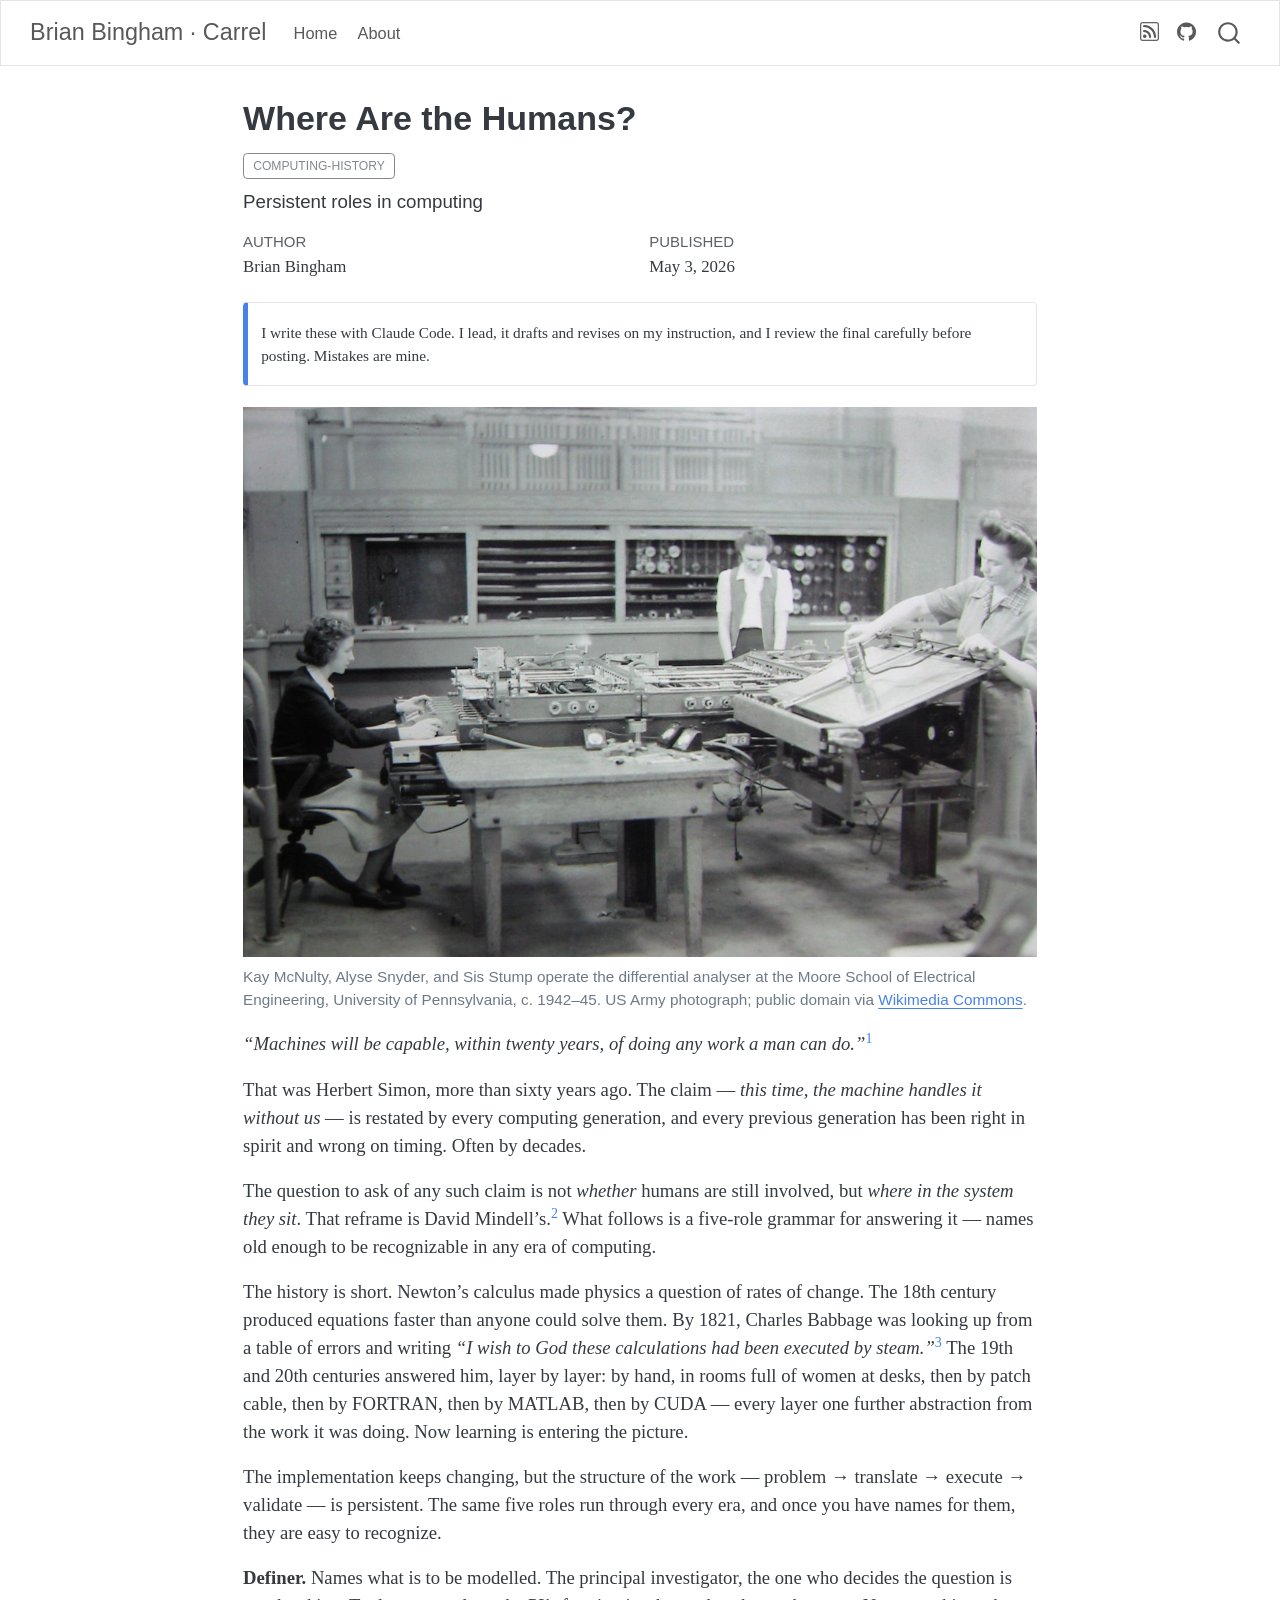
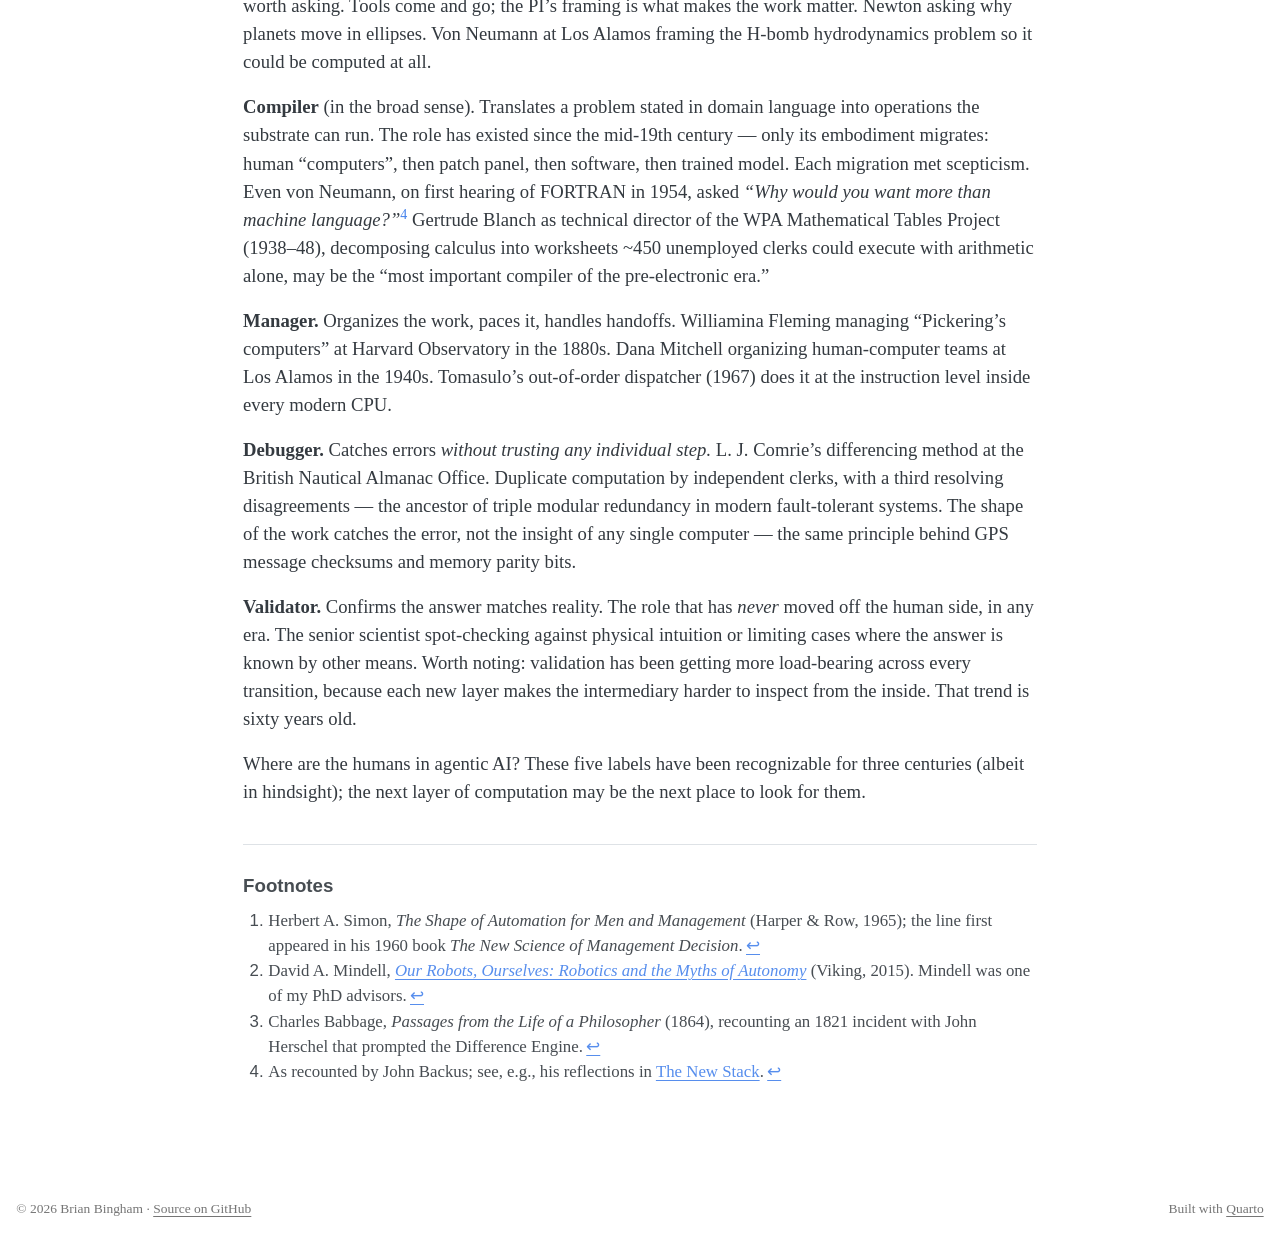
==== posts/computing-history/where-are-the-humans/index.html @ dcf5ff05 "Built site for gh-pages" ====
<!DOCTYPE html>
<html xmlns="http://www.w3.org/1999/xhtml" lang="en" xml:lang="en"><head>

<meta charset="utf-8">
<meta name="generator" content="quarto-1.9.37">

<meta name="viewport" content="width=device-width, initial-scale=1.0, user-scalable=yes">

<meta name="author" content="Brian Bingham">
<meta name="dcterms.date" content="2026-05-03">
<meta name="description" content="Persistent roles in computing">

<title>Where Are the Humans? – Brian Bingham · Carrel</title>
<style>
/* Default styles provided by pandoc.
** See https://pandoc.org/MANUAL.html#variables-for-html for config info.
*/
code{white-space: pre-wrap;}
span.smallcaps{font-variant: small-caps;}
div.columns{display: flex; gap: min(4vw, 1.5em);}
div.column{flex: auto; overflow-x: auto;}
div.hanging-indent{margin-left: 1.5em; text-indent: -1.5em;}
ul.task-list{list-style: none;}
ul.task-list li input[type="checkbox"] {
  width: 0.8em;
  margin: 0 0.8em 0.2em -1em; /* quarto-specific, see https://github.com/quarto-dev/quarto-cli/issues/4556 */ 
  vertical-align: middle;
}
</style>


<script src="../../../site_libs/quarto-nav/quarto-nav.js"></script>
<script src="../../../site_libs/clipboard/clipboard.min.js"></script>
<script src="../../../site_libs/quarto-search/autocomplete.umd.js"></script>
<script src="../../../site_libs/quarto-search/fuse.min.js"></script>
<script src="../../../site_libs/quarto-search/quarto-search.js"></script>
<meta name="quarto:offset" content="../../../">
<script src="../../../site_libs/quarto-html/quarto.js" type="module"></script>
<script src="../../../site_libs/quarto-html/tabsets/tabsets.js" type="module"></script>
<script src="../../../site_libs/quarto-html/popper.min.js"></script>
<script src="../../../site_libs/quarto-html/tippy.umd.min.js"></script>
<script src="../../../site_libs/quarto-html/anchor.min.js"></script>
<link href="../../../site_libs/quarto-html/tippy.css" rel="stylesheet">
<link href="../../../site_libs/quarto-html/quarto-syntax-highlighting-7f8f88aac4f3542376d5c11b86a4c14d.css" rel="stylesheet" id="quarto-text-highlighting-styles">
<script src="../../../site_libs/bootstrap/bootstrap.min.js"></script>
<link href="../../../site_libs/bootstrap/bootstrap-icons.css" rel="stylesheet">
<link href="../../../site_libs/bootstrap/bootstrap-ff47ed08ffd023a18ff0e72afb11e3f4.min.css" rel="stylesheet" append-hash="true" id="quarto-bootstrap" data-mode="light">
<script id="quarto-search-options" type="application/json">{
  "location": "navbar",
  "copy-button": false,
  "collapse-after": 3,
  "panel-placement": "end",
  "type": "overlay",
  "limit": 50,
  "keyboard-shortcut": [
    "f",
    "/",
    "s"
  ],
  "show-item-context": false,
  "language": {
    "search-no-results-text": "No results",
    "search-matching-documents-text": "matching documents",
    "search-copy-link-title": "Copy link to search",
    "search-hide-matches-text": "Hide additional matches",
    "search-more-match-text": "more match in this document",
    "search-more-matches-text": "more matches in this document",
    "search-clear-button-title": "Clear",
    "search-text-placeholder": "",
    "search-detached-cancel-button-title": "Cancel",
    "search-submit-button-title": "Submit",
    "search-label": "Search"
  }
}</script>
<style>html{ scroll-behavior: smooth; }</style>


<meta property="og:title" content="Where Are the Humans? – Brian Bingham · Carrel">
<meta property="og:description" content="Persistent roles in computing">
<meta property="og:image" content="https://carrel.bbingham.dev/posts/computing-history/where-are-the-humans/hero.jpg">
<meta property="og:site_name" content="Brian Bingham · Carrel">
</head>

<body class="nav-fixed fullcontent quarto-light">

<div id="quarto-search-results"></div>
  <header id="quarto-header" class="headroom fixed-top">
    <nav class="navbar navbar-expand-lg " data-bs-theme="dark">
      <div class="navbar-container container-fluid">
      <div class="navbar-brand-container mx-auto">
    <a class="navbar-brand" href="../../../index.html">
    <span class="navbar-title">Brian Bingham · Carrel</span>
    </a>
  </div>
            <div id="quarto-search" class="" title="Search"></div>
          <button class="navbar-toggler" type="button" data-bs-toggle="collapse" data-bs-target="#navbarCollapse" aria-controls="navbarCollapse" role="menu" aria-expanded="false" aria-label="Toggle navigation" onclick="if (window.quartoToggleHeadroom) { window.quartoToggleHeadroom(); }">
  <span class="navbar-toggler-icon"></span>
</button>
          <div class="collapse navbar-collapse" id="navbarCollapse">
            <ul class="navbar-nav navbar-nav-scroll me-auto">
  <li class="nav-item">
    <a class="nav-link" href="../../../index.html"> 
<span class="menu-text">Home</span></a>
  </li>  
  <li class="nav-item">
    <a class="nav-link" href="../../../about.html"> 
<span class="menu-text">About</span></a>
  </li>  
</ul>
            <ul class="navbar-nav navbar-nav-scroll ms-auto">
  <li class="nav-item compact">
    <a class="nav-link" href="../../../index.xml"> <i class="bi bi-rss" role="img" aria-label="RSS feed">
</i> 
<span class="menu-text"></span></a>
  </li>  
  <li class="nav-item compact">
    <a class="nav-link" href="https://github.com/bsb808/carrel"> <i class="bi bi-github" role="img" aria-label="Source on GitHub">
</i> 
<span class="menu-text"></span></a>
  </li>  
</ul>
          </div> <!-- /navcollapse -->
            <div class="quarto-navbar-tools">
</div>
      </div> <!-- /container-fluid -->
    </nav>
</header>
<!-- content -->
<div id="quarto-content" class="quarto-container page-columns page-rows-contents page-layout-article page-navbar">
<!-- sidebar -->
<!-- margin-sidebar -->
    
<!-- main -->
<main class="content" id="quarto-document-content">

<header id="title-block-header" class="quarto-title-block default">
<div class="quarto-title">
<h1 class="title">Where Are the Humans?</h1>
  <div class="quarto-categories">
    <div class="quarto-category">computing-history</div>
  </div>
  </div>

<div>
  <div class="description">
    Persistent roles in computing
  </div>
</div>


<div class="quarto-title-meta">

    <div>
    <div class="quarto-title-meta-heading">Author</div>
    <div class="quarto-title-meta-contents">
             <p>Brian Bingham </p>
          </div>
  </div>
    
    <div>
    <div class="quarto-title-meta-heading">Published</div>
    <div class="quarto-title-meta-contents">
      <p class="date">May 3, 2026</p>
    </div>
  </div>
  
    
  </div>
  


</header>


<div class="callout callout-style-simple callout-note no-icon">
<div class="callout-body d-flex">
<div class="callout-icon-container">
<i class="callout-icon no-icon"></i>
</div>
<div class="callout-body-container">
<p>I write these with Claude Code. I lead, it drafts and revises on my instruction, and I review the final carefully before posting. Mistakes are mine.</p>
</div>
</div>
</div>
<div class="quarto-figure quarto-figure-center">
<figure class="figure">
<p><img src="hero.jpg" class="img-fluid figure-img"></p>
<figcaption>Kay McNulty, Alyse Snyder, and Sis Stump operate the differential analyser at the Moore School of Electrical Engineering, University of Pennsylvania, c.&nbsp;1942–45. US Army photograph; public domain via <a href="https://commons.wikimedia.org/wiki/File:KayMcNultyAlyseSnyderSisStumpDifferentialAnalyzer.jpg">Wikimedia Commons</a>.</figcaption>
</figure>
</div>
<p><em>“Machines will be capable, within twenty years, of doing any work a man can do.”</em><a href="#fn1" class="footnote-ref" id="fnref1" role="doc-noteref"><sup>1</sup></a></p>
<p>That was Herbert Simon, more than sixty years ago. The claim — <em>this time, the machine handles it without us</em> — is restated by every computing generation, and every previous generation has been right in spirit and wrong on timing. Often by decades.</p>
<p>The question to ask of any such claim is not <em>whether</em> humans are still involved, but <em>where in the system they sit</em>. That reframe is David Mindell’s.<a href="#fn2" class="footnote-ref" id="fnref2" role="doc-noteref"><sup>2</sup></a> What follows is a five-role grammar for answering it — names old enough to be recognizable in any era of computing.</p>
<p>The history is short. Newton’s calculus made physics a question of rates of change. The 18th century produced equations faster than anyone could solve them. By 1821, Charles Babbage was looking up from a table of errors and writing <em>“I wish to God these calculations had been executed by steam.”</em><a href="#fn3" class="footnote-ref" id="fnref3" role="doc-noteref"><sup>3</sup></a> The 19th and 20th centuries answered him, layer by layer: by hand, in rooms full of women at desks, then by patch cable, then by FORTRAN, then by MATLAB, then by CUDA — every layer one further abstraction from the work it was doing. Now learning is entering the picture.</p>
<p>The implementation keeps changing, but the structure of the work — problem → translate → execute → validate — is persistent. The same five roles run through every era, and once you have names for them, they are easy to recognize.</p>
<p><strong>Definer.</strong> Names what is to be modelled. The principal investigator, the one who decides the question is worth asking. Tools come and go; the PI’s framing is what makes the work matter. Newton asking why planets move in ellipses. Von Neumann at Los Alamos framing the H-bomb hydrodynamics problem so it could be computed at all.</p>
<p><strong>Compiler</strong> (in the broad sense). Translates a problem stated in domain language into operations the substrate can run. The role has existed since the mid-19th century — only its embodiment migrates: human “computers”, then patch panel, then software, then trained model. Each migration met scepticism. Even von Neumann, on first hearing of FORTRAN in 1954, asked <em>“Why would you want more than machine language?”</em><a href="#fn4" class="footnote-ref" id="fnref4" role="doc-noteref"><sup>4</sup></a> Gertrude Blanch as technical director of the WPA Mathematical Tables Project (1938–48), decomposing calculus into worksheets ~450 unemployed clerks could execute with arithmetic alone, may be the “most important compiler of the pre-electronic era.”</p>
<p><strong>Manager.</strong> Organizes the work, paces it, handles handoffs. Williamina Fleming managing “Pickering’s computers” at Harvard Observatory in the 1880s. Dana Mitchell organizing human-computer teams at Los Alamos in the 1940s. Tomasulo’s out-of-order dispatcher (1967) does it at the instruction level inside every modern CPU.</p>
<p><strong>Debugger.</strong> Catches errors <em>without trusting any individual step.</em> L. J. Comrie’s differencing method at the British Nautical Almanac Office. Duplicate computation by independent clerks, with a third resolving disagreements — the ancestor of triple modular redundancy in modern fault-tolerant systems. The shape of the work catches the error, not the insight of any single computer — the same principle behind GPS message checksums and memory parity bits.</p>
<p><strong>Validator.</strong> Confirms the answer matches reality. The role that has <em>never</em> moved off the human side, in any era. The senior scientist spot-checking against physical intuition or limiting cases where the answer is known by other means. Worth noting: validation has been getting more load-bearing across every transition, because each new layer makes the intermediary harder to inspect from the inside. That trend is sixty years old.</p>
<p>Where are the humans in agentic AI? These five labels have been recognizable for three centuries (albeit in hindsight); the next layer of computation may be the next place to look for them.</p>




<div id="quarto-appendix" class="default"><section id="footnotes" class="footnotes footnotes-end-of-document" role="doc-endnotes"><h2 class="anchored quarto-appendix-heading">Footnotes</h2>

<ol>
<li id="fn1"><p>Herbert A. Simon, <em>The Shape of Automation for Men and Management</em> (Harper &amp; Row, 1965); the line first appeared in his 1960 book <em>The New Science of Management Decision</em>.<a href="#fnref1" class="footnote-back" role="doc-backlink">↩︎</a></p></li>
<li id="fn2"><p>David A. Mindell, <a href="https://www.amazon.com/Our-Robots-Ourselves-Robotics-Autonomy/dp/0143109065"><em>Our Robots, Ourselves: Robotics and the Myths of Autonomy</em></a> (Viking, 2015). Mindell was one of my PhD advisors.<a href="#fnref2" class="footnote-back" role="doc-backlink">↩︎</a></p></li>
<li id="fn3"><p>Charles Babbage, <em>Passages from the Life of a Philosopher</em> (1864), recounting an 1821 incident with John Herschel that prompted the Difference Engine.<a href="#fnref3" class="footnote-back" role="doc-backlink">↩︎</a></p></li>
<li id="fn4"><p>As recounted by John Backus; see, e.g., his reflections in <a href="https://thenewstack.io/how-john-backus-fortran-beat-machine-codes-priesthood/">The New Stack</a>.<a href="#fnref4" class="footnote-back" role="doc-backlink">↩︎</a></p></li>
</ol>
</section></div></main> <!-- /main -->
<script id="quarto-html-after-body" type="application/javascript">
  window.document.addEventListener("DOMContentLoaded", function (event) {
    const icon = "";
    const anchorJS = new window.AnchorJS();
    anchorJS.options = {
      placement: 'right',
      icon: icon
    };
    anchorJS.add('.anchored');
    const isCodeAnnotation = (el) => {
      for (const clz of el.classList) {
        if (clz.startsWith('code-annotation-')) {                     
          return true;
        }
      }
      return false;
    }
    const onCopySuccess = function(e) {
      // button target
      const button = e.trigger;
      // don't keep focus
      button.blur();
      // flash "checked"
      button.classList.add('code-copy-button-checked');
      var currentTitle = button.getAttribute("title");
      button.setAttribute("title", "Copied!");
      let tooltip;
      if (window.bootstrap) {
        button.setAttribute("data-bs-toggle", "tooltip");
        button.setAttribute("data-bs-placement", "left");
        button.setAttribute("data-bs-title", "Copied!");
        tooltip = new bootstrap.Tooltip(button, 
          { trigger: "manual", 
            customClass: "code-copy-button-tooltip",
            offset: [0, -8]});
        tooltip.show();    
      }
      setTimeout(function() {
        if (tooltip) {
          tooltip.hide();
          button.removeAttribute("data-bs-title");
          button.removeAttribute("data-bs-toggle");
          button.removeAttribute("data-bs-placement");
        }
        button.setAttribute("title", currentTitle);
        button.classList.remove('code-copy-button-checked');
      }, 1000);
      // clear code selection
      e.clearSelection();
    }
    const getTextToCopy = function(trigger) {
      const outerScaffold = trigger.parentElement.cloneNode(true);
      const codeEl = outerScaffold.querySelector('code');
      for (const childEl of codeEl.children) {
        if (isCodeAnnotation(childEl)) {
          childEl.remove();
        }
      }
      return codeEl.innerText;
    }
    const clipboard = new window.ClipboardJS('.code-copy-button:not([data-in-quarto-modal])', {
      text: getTextToCopy
    });
    clipboard.on('success', onCopySuccess);
    if (window.document.getElementById('quarto-embedded-source-code-modal')) {
      const clipboardModal = new window.ClipboardJS('.code-copy-button[data-in-quarto-modal]', {
        text: getTextToCopy,
        container: window.document.getElementById('quarto-embedded-source-code-modal')
      });
      clipboardModal.on('success', onCopySuccess);
    }
      var localhostRegex = new RegExp(/^(?:http|https):\/\/localhost\:?[0-9]*\//);
      var mailtoRegex = new RegExp(/^mailto:/);
        var filterRegex = new RegExp("https:\/\/carrel\.bbingham\.dev");
      var isInternal = (href) => {
          return filterRegex.test(href) || localhostRegex.test(href) || mailtoRegex.test(href);
      }
      // Inspect non-navigation links and adorn them if external
     var links = window.document.querySelectorAll('a[href]:not(.nav-link):not(.navbar-brand):not(.toc-action):not(.sidebar-link):not(.sidebar-item-toggle):not(.pagination-link):not(.no-external):not([aria-hidden]):not(.dropdown-item):not(.quarto-navigation-tool):not(.about-link)');
      for (var i=0; i<links.length; i++) {
        const link = links[i];
        if (!isInternal(link.href)) {
          // undo the damage that might have been done by quarto-nav.js in the case of
          // links that we want to consider external
          if (link.dataset.originalHref !== undefined) {
            link.href = link.dataset.originalHref;
          }
        }
      }
    function tippyHover(el, contentFn, onTriggerFn, onUntriggerFn) {
      const config = {
        allowHTML: true,
        maxWidth: 500,
        delay: 100,
        arrow: false,
        appendTo: function(el) {
            return el.parentElement;
        },
        interactive: true,
        interactiveBorder: 10,
        theme: 'quarto',
        placement: 'bottom-start',
      };
      if (contentFn) {
        config.content = contentFn;
      }
      if (onTriggerFn) {
        config.onTrigger = onTriggerFn;
      }
      if (onUntriggerFn) {
        config.onUntrigger = onUntriggerFn;
      }
      window.tippy(el, config); 
    }
    const noterefs = window.document.querySelectorAll('a[role="doc-noteref"]');
    for (var i=0; i<noterefs.length; i++) {
      const ref = noterefs[i];
      tippyHover(ref, function() {
        // use id or data attribute instead here
        let href = ref.getAttribute('data-footnote-href') || ref.getAttribute('href');
        try { href = new URL(href).hash; } catch {}
        const id = href.replace(/^#\/?/, "");
        const note = window.document.getElementById(id);
        if (note) {
          return note.innerHTML;
        } else {
          return "";
        }
      });
    }
    const xrefs = window.document.querySelectorAll('a.quarto-xref');
    const processXRef = (id, note) => {
      // Strip column container classes
      const stripColumnClz = (el) => {
        el.classList.remove("page-full", "page-columns");
        if (el.children) {
          for (const child of el.children) {
            stripColumnClz(child);
          }
        }
      }
      stripColumnClz(note)
      if (id === null || id.startsWith('sec-')) {
        // Special case sections, only their first couple elements
        const container = document.createElement("div");
        if (note.children && note.children.length > 2) {
          container.appendChild(note.children[0].cloneNode(true));
          for (let i = 1; i < note.children.length; i++) {
            const child = note.children[i];
            if (child.tagName === "P" && child.innerText === "") {
              continue;
            } else {
              container.appendChild(child.cloneNode(true));
              break;
            }
          }
          if (window.Quarto?.typesetMath) {
            window.Quarto.typesetMath(container);
          }
          return container.innerHTML
        } else {
          if (window.Quarto?.typesetMath) {
            window.Quarto.typesetMath(note);
          }
          return note.innerHTML;
        }
      } else {
        // Remove any anchor links if they are present
        const anchorLink = note.querySelector('a.anchorjs-link');
        if (anchorLink) {
          anchorLink.remove();
        }
        if (window.Quarto?.typesetMath) {
          window.Quarto.typesetMath(note);
        }
        if (note.classList.contains("callout")) {
          return note.outerHTML;
        } else {
          return note.innerHTML;
        }
      }
    }
    for (var i=0; i<xrefs.length; i++) {
      const xref = xrefs[i];
      tippyHover(xref, undefined, function(instance) {
        instance.disable();
        let url = xref.getAttribute('href');
        let hash = undefined; 
        if (url.startsWith('#')) {
          hash = url;
        } else {
          try { hash = new URL(url).hash; } catch {}
        }
        if (hash) {
          const id = hash.replace(/^#\/?/, "");
          const note = window.document.getElementById(id);
          if (note !== null) {
            try {
              const html = processXRef(id, note.cloneNode(true));
              instance.setContent(html);
            } finally {
              instance.enable();
              instance.show();
            }
          } else {
            // See if we can fetch this
            fetch(url.split('#')[0])
            .then(res => res.text())
            .then(html => {
              const parser = new DOMParser();
              const htmlDoc = parser.parseFromString(html, "text/html");
              const note = htmlDoc.getElementById(id);
              if (note !== null) {
                const html = processXRef(id, note);
                instance.setContent(html);
              } 
            }).finally(() => {
              instance.enable();
              instance.show();
            });
          }
        } else {
          // See if we can fetch a full url (with no hash to target)
          // This is a special case and we should probably do some content thinning / targeting
          fetch(url)
          .then(res => res.text())
          .then(html => {
            const parser = new DOMParser();
            const htmlDoc = parser.parseFromString(html, "text/html");
            const note = htmlDoc.querySelector('main.content');
            if (note !== null) {
              // This should only happen for chapter cross references
              // (since there is no id in the URL)
              // remove the first header
              if (note.children.length > 0 && note.children[0].tagName === "HEADER") {
                note.children[0].remove();
              }
              const html = processXRef(null, note);
              instance.setContent(html);
            } 
          }).finally(() => {
            instance.enable();
            instance.show();
          });
        }
      }, function(instance) {
      });
    }
        let selectedAnnoteEl;
        const selectorForAnnotation = ( cell, annotation) => {
          let cellAttr = 'data-code-cell="' + cell + '"';
          let lineAttr = 'data-code-annotation="' +  annotation + '"';
          const selector = 'span[' + cellAttr + '][' + lineAttr + ']';
          return selector;
        }
        const selectCodeLines = (annoteEl) => {
          const doc = window.document;
          const targetCell = annoteEl.getAttribute("data-target-cell");
          const targetAnnotation = annoteEl.getAttribute("data-target-annotation");
          const annoteSpan = window.document.querySelector(selectorForAnnotation(targetCell, targetAnnotation));
          const lines = annoteSpan.getAttribute("data-code-lines").split(",");
          const lineIds = lines.map((line) => {
            return targetCell + "-" + line;
          })
          let top = null;
          let height = null;
          let parent = null;
          if (lineIds.length > 0) {
              //compute the position of the single el (top and bottom and make a div)
              const el = window.document.getElementById(lineIds[0]);
              top = el.offsetTop;
              height = el.offsetHeight;
              parent = el.parentElement.parentElement;
            if (lineIds.length > 1) {
              const lastEl = window.document.getElementById(lineIds[lineIds.length - 1]);
              const bottom = lastEl.offsetTop + lastEl.offsetHeight;
              height = bottom - top;
            }
            if (top !== null && height !== null && parent !== null) {
              // cook up a div (if necessary) and position it 
              let div = window.document.getElementById("code-annotation-line-highlight");
              if (div === null) {
                div = window.document.createElement("div");
                div.setAttribute("id", "code-annotation-line-highlight");
                div.style.position = 'absolute';
                parent.appendChild(div);
              }
              div.style.top = top - 2 + "px";
              div.style.height = height + 4 + "px";
              div.style.left = 0;
              let gutterDiv = window.document.getElementById("code-annotation-line-highlight-gutter");
              if (gutterDiv === null) {
                gutterDiv = window.document.createElement("div");
                gutterDiv.setAttribute("id", "code-annotation-line-highlight-gutter");
                gutterDiv.style.position = 'absolute';
                const codeCell = window.document.getElementById(targetCell);
                const gutter = codeCell.querySelector('.code-annotation-gutter');
                gutter.appendChild(gutterDiv);
              }
              gutterDiv.style.top = top - 2 + "px";
              gutterDiv.style.height = height + 4 + "px";
            }
            selectedAnnoteEl = annoteEl;
          }
        };
        const unselectCodeLines = () => {
          const elementsIds = ["code-annotation-line-highlight", "code-annotation-line-highlight-gutter"];
          elementsIds.forEach((elId) => {
            const div = window.document.getElementById(elId);
            if (div) {
              div.remove();
            }
          });
          selectedAnnoteEl = undefined;
        };
          // Handle positioning of the toggle
      window.addEventListener(
        "resize",
        throttle(() => {
          elRect = undefined;
          if (selectedAnnoteEl) {
            selectCodeLines(selectedAnnoteEl);
          }
        }, 10)
      );
      function throttle(fn, ms) {
      let throttle = false;
      let timer;
        return (...args) => {
          if(!throttle) { // first call gets through
              fn.apply(this, args);
              throttle = true;
          } else { // all the others get throttled
              if(timer) clearTimeout(timer); // cancel #2
              timer = setTimeout(() => {
                fn.apply(this, args);
                timer = throttle = false;
              }, ms);
          }
        };
      }
        // Attach click handler to the DT
        const annoteDls = window.document.querySelectorAll('dt[data-target-cell]');
        for (const annoteDlNode of annoteDls) {
          annoteDlNode.addEventListener('click', (event) => {
            const clickedEl = event.target;
            if (clickedEl !== selectedAnnoteEl) {
              unselectCodeLines();
              const activeEl = window.document.querySelector('dt[data-target-cell].code-annotation-active');
              if (activeEl) {
                activeEl.classList.remove('code-annotation-active');
              }
              selectCodeLines(clickedEl);
              clickedEl.classList.add('code-annotation-active');
            } else {
              // Unselect the line
              unselectCodeLines();
              clickedEl.classList.remove('code-annotation-active');
            }
          });
        }
    const findCites = (el) => {
      const parentEl = el.parentElement;
      if (parentEl) {
        const cites = parentEl.dataset.cites;
        if (cites) {
          return {
            el,
            cites: cites.split(' ')
          };
        } else {
          return findCites(el.parentElement)
        }
      } else {
        return undefined;
      }
    };
    var bibliorefs = window.document.querySelectorAll('a[role="doc-biblioref"]');
    for (var i=0; i<bibliorefs.length; i++) {
      const ref = bibliorefs[i];
      const citeInfo = findCites(ref);
      if (citeInfo) {
        tippyHover(citeInfo.el, function() {
          var popup = window.document.createElement('div');
          citeInfo.cites.forEach(function(cite) {
            var citeDiv = window.document.createElement('div');
            citeDiv.classList.add('hanging-indent');
            citeDiv.classList.add('csl-entry');
            var biblioDiv = window.document.getElementById('ref-' + cite);
            if (biblioDiv) {
              citeDiv.innerHTML = biblioDiv.innerHTML;
            }
            popup.appendChild(citeDiv);
          });
          return popup.innerHTML;
        });
      }
    }
  });
  </script>
</div> <!-- /content -->
<footer class="footer">
  <div class="nav-footer">
    <div class="nav-footer-left">
<p>© 2026 Brian Bingham · <a href="https://github.com/bsb808/carrel">Source on GitHub</a></p>
</div>   
    <div class="nav-footer-center">
      &nbsp;
    </div>
    <div class="nav-footer-right">
<p>Built with <a href="https://quarto.org/">Quarto</a></p>
</div>
  </div>
</footer>




<script src="../../../site_libs/quarto-html/zenscroll-min.js"></script>
</body></html>
---- site_libs/quarto-html/tippy.css ----
.tippy-box[data-animation=fade][data-state=hidden]{opacity:0}[data-tippy-root]{max-width:calc(100vw - 10px)}.tippy-box{position:relative;background-color:#333;color:#fff;border-radius:4px;font-size:14px;line-height:1.4;white-space:normal;outline:0;transition-property:transform,visibility,opacity}.tippy-box[data-placement^=top]>.tippy-arrow{bottom:0}.tippy-box[data-placement^=top]>.tippy-arrow:before{bottom:-7px;left:0;border-width:8px 8px 0;border-top-color:initial;transform-origin:center top}.tippy-box[data-placement^=bottom]>.tippy-arrow{top:0}.tippy-box[data-placement^=bottom]>.tippy-arrow:before{top:-7px;left:0;border-width:0 8px 8px;border-bottom-color:initial;transform-origin:center bottom}.tippy-box[data-placement^=left]>.tippy-arrow{right:0}.tippy-box[data-placement^=left]>.tippy-arrow:before{border-width:8px 0 8px 8px;border-left-color:initial;right:-7px;transform-origin:center left}.tippy-box[data-placement^=right]>.tippy-arrow{left:0}.tippy-box[data-placement^=right]>.tippy-arrow:before{left:-7px;border-width:8px 8px 8px 0;border-right-color:initial;transform-origin:center right}.tippy-box[data-inertia][data-state=visible]{transition-timing-function:cubic-bezier(.54,1.5,.38,1.11)}.tippy-arrow{width:16px;height:16px;color:#333}.tippy-arrow:before{content:"";position:absolute;border-color:transparent;border-style:solid}.tippy-content{position:relative;padding:5px 9px;z-index:1}
---- site_libs/quarto-html/quarto-syntax-highlighting-7f8f88aac4f3542376d5c11b86a4c14d.css ----
/* quarto syntax highlight colors */
:root {
  --quarto-hl-ot-color: #003B4F;
  --quarto-hl-at-color: #657422;
  --quarto-hl-ss-color: #20794D;
  --quarto-hl-an-color: #5E5E5E;
  --quarto-hl-fu-color: #4758AB;
  --quarto-hl-st-color: #20794D;
  --quarto-hl-cf-color: #003B4F;
  --quarto-hl-op-color: #5E5E5E;
  --quarto-hl-er-color: #AD0000;
  --quarto-hl-bn-color: #AD0000;
  --quarto-hl-al-color: #AD0000;
  --quarto-hl-va-color: #111111;
  --quarto-hl-bu-color: inherit;
  --quarto-hl-ex-color: inherit;
  --quarto-hl-pp-color: #AD0000;
  --quarto-hl-in-color: #5E5E5E;
  --quarto-hl-vs-color: #20794D;
  --quarto-hl-wa-color: #5E5E5E;
  --quarto-hl-do-color: #5E5E5E;
  --quarto-hl-im-color: #00769E;
  --quarto-hl-ch-color: #20794D;
  --quarto-hl-dt-color: #AD0000;
  --quarto-hl-fl-color: #AD0000;
  --quarto-hl-co-color: #5E5E5E;
  --quarto-hl-cv-color: #5E5E5E;
  --quarto-hl-cn-color: #8f5902;
  --quarto-hl-sc-color: #5E5E5E;
  --quarto-hl-dv-color: #AD0000;
  --quarto-hl-kw-color: #003B4F;
}

/* other quarto variables */
:root {
  --quarto-font-monospace: SFMono-Regular, Menlo, Monaco, Consolas, "Liberation Mono", "Courier New", monospace;
}

/* syntax highlight based on Pandoc's rules */
pre > code.sourceCode > span {
  color: #003B4F;
}

code.sourceCode > span {
  color: #003B4F;
}

div.sourceCode,
div.sourceCode pre.sourceCode {
  color: #003B4F;
}

/* Normal */
code span {
  color: #003B4F;
}

/* Alert */
code span.al {
  color: #AD0000;
  font-style: inherit;
}

/* Annotation */
code span.an {
  color: #5E5E5E;
  font-style: inherit;
}

/* Attribute */
code span.at {
  color: #657422;
  font-style: inherit;
}

/* BaseN */
code span.bn {
  color: #AD0000;
  font-style: inherit;
}

/* BuiltIn */
code span.bu {
  font-style: inherit;
}

/* ControlFlow */
code span.cf {
  color: #003B4F;
  font-weight: bold;
  font-style: inherit;
}

/* Char */
code span.ch {
  color: #20794D;
  font-style: inherit;
}

/* Constant */
code span.cn {
  color: #8f5902;
  font-style: inherit;
}

/* Comment */
code span.co {
  color: #5E5E5E;
  font-style: inherit;
}

/* CommentVar */
code span.cv {
  color: #5E5E5E;
  font-style: italic;
}

/* Documentation */
code span.do {
  color: #5E5E5E;
  font-style: italic;
}

/* DataType */
code span.dt {
  color: #AD0000;
  font-style: inherit;
}

/* DecVal */
code span.dv {
  color: #AD0000;
  font-style: inherit;
}

/* Error */
code span.er {
  color: #AD0000;
  font-style: inherit;
}

/* Extension */
code span.ex {
  font-style: inherit;
}

/* Float */
code span.fl {
  color: #AD0000;
  font-style: inherit;
}

/* Function */
code span.fu {
  color: #4758AB;
  font-style: inherit;
}

/* Import */
code span.im {
  color: #00769E;
  font-style: inherit;
}

/* Information */
code span.in {
  color: #5E5E5E;
  font-style: inherit;
}

/* Keyword */
code span.kw {
  color: #003B4F;
  font-weight: bold;
  font-style: inherit;
}

/* Operator */
code span.op {
  color: #5E5E5E;
  font-style: inherit;
}

/* Other */
code span.ot {
  color: #003B4F;
  font-style: inherit;
}

/* Preprocessor */
code span.pp {
  color: #AD0000;
  font-style: inherit;
}

/* SpecialChar */
code span.sc {
  color: #5E5E5E;
  font-style: inherit;
}

/* SpecialString */
code span.ss {
  color: #20794D;
  font-style: inherit;
}

/* String */
code span.st {
  color: #20794D;
  font-style: inherit;
}

/* Variable */
code span.va {
  color: #111111;
  font-style: inherit;
}

/* VerbatimString */
code span.vs {
  color: #20794D;
  font-style: inherit;
}

/* Warning */
code span.wa {
  color: #5E5E5E;
  font-style: italic;
}

.prevent-inlining {
  content: "</";
}

/*# sourceMappingURL=789ad8cd35626ba772517505b42a116e.css.map */
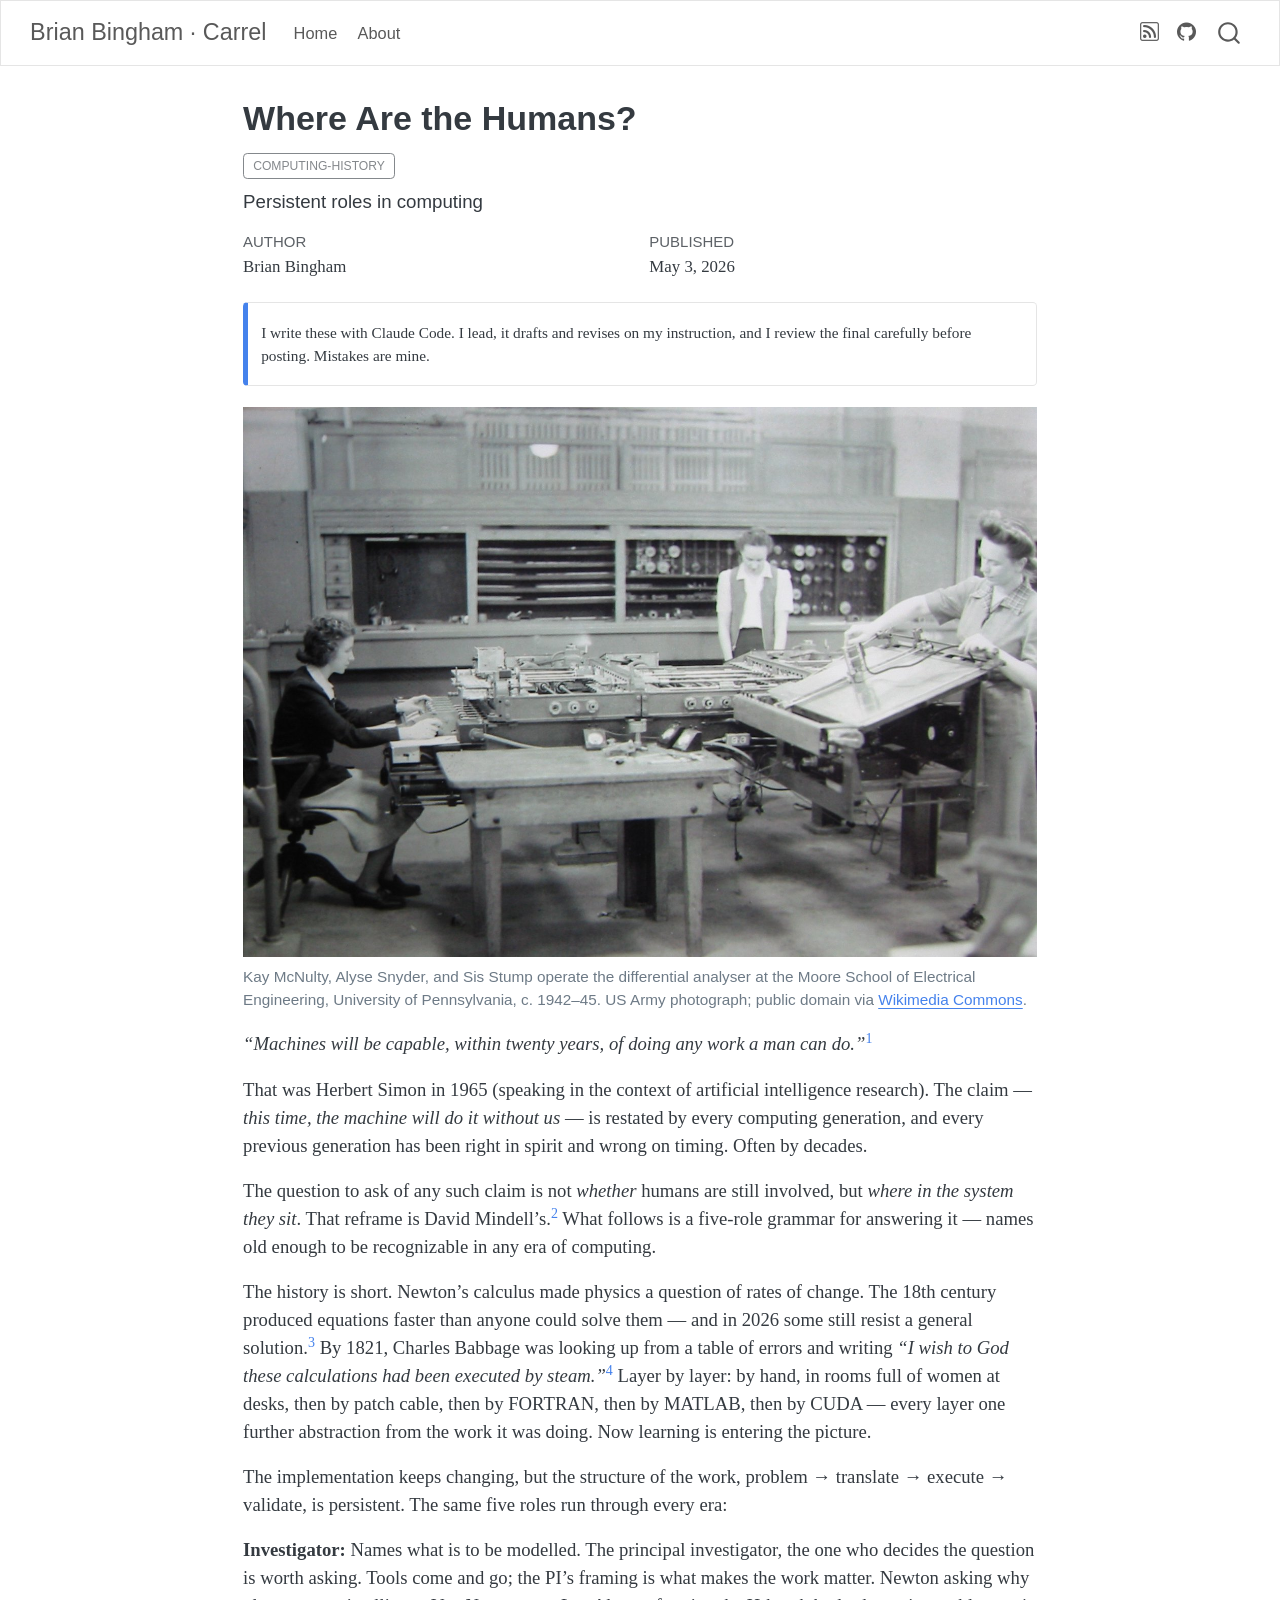
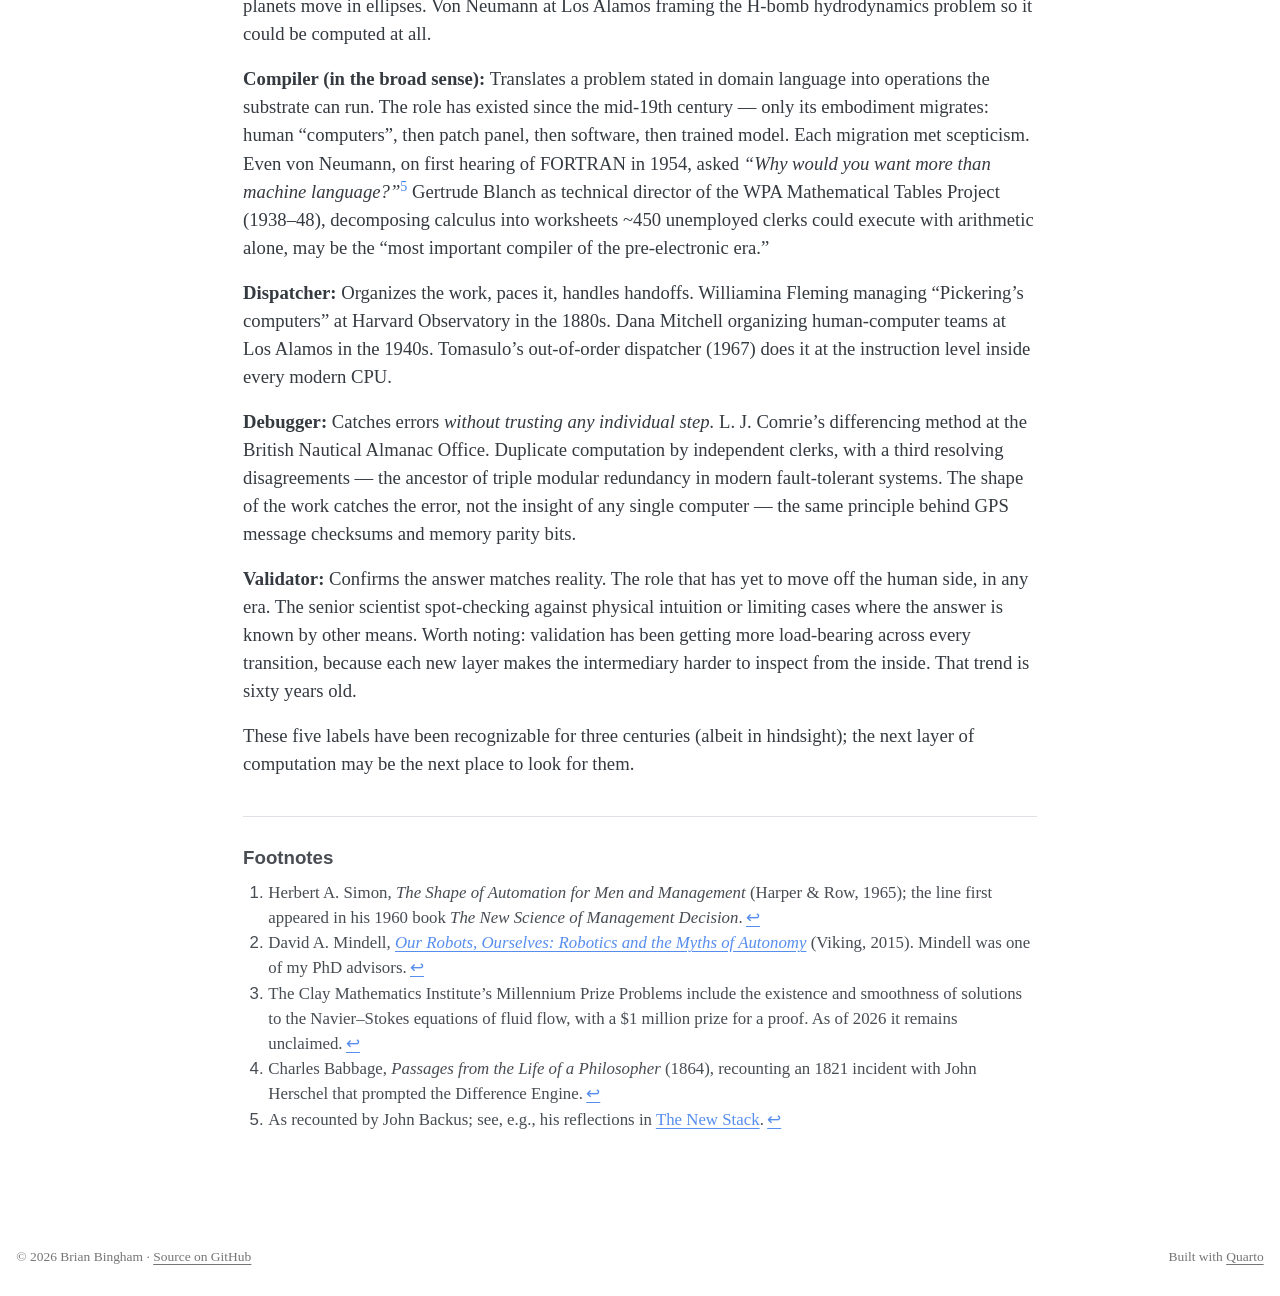
==== commit f055e582: "Built site for gh-pages" ====
--- a/posts/computing-history/where-are-the-humans/index.html
+++ b/posts/computing-history/where-are-the-humans/index.html
@@ -44,7 +44,7 @@
 <link href="../../../site_libs/quarto-html/quarto-syntax-highlighting-7f8f88aac4f3542376d5c11b86a4c14d.css" rel="stylesheet" id="quarto-text-highlighting-styles">
 <script src="../../../site_libs/bootstrap/bootstrap.min.js"></script>
 <link href="../../../site_libs/bootstrap/bootstrap-icons.css" rel="stylesheet">
-<link href="../../../site_libs/bootstrap/bootstrap-ff47ed08ffd023a18ff0e72afb11e3f4.min.css" rel="stylesheet" append-hash="true" id="quarto-bootstrap" data-mode="light">
+<link href="../../../site_libs/bootstrap/bootstrap-e27d811d1d45216dbb63b0504e39f36d.min.css" rel="stylesheet" append-hash="true" id="quarto-bootstrap" data-mode="light">
 <script id="quarto-search-options" type="application/json">{
   "location": "navbar",
   "copy-button": false,
@@ -189,16 +189,16 @@
 </figure>
 </div>
 <p><em>“Machines will be capable, within twenty years, of doing any work a man can do.”</em><a href="#fn1" class="footnote-ref" id="fnref1" role="doc-noteref"><sup>1</sup></a></p>
-<p>That was Herbert Simon, more than sixty years ago. The claim — <em>this time, the machine handles it without us</em> — is restated by every computing generation, and every previous generation has been right in spirit and wrong on timing. Often by decades.</p>
+<p>That was Herbert Simon in 1965 (speaking in the context of artificial intelligence research). The claim — <em>this time, the machine will do it without us</em> — is restated by every computing generation, and every previous generation has been right in spirit and wrong on timing. Often by decades.</p>
 <p>The question to ask of any such claim is not <em>whether</em> humans are still involved, but <em>where in the system they sit</em>. That reframe is David Mindell’s.<a href="#fn2" class="footnote-ref" id="fnref2" role="doc-noteref"><sup>2</sup></a> What follows is a five-role grammar for answering it — names old enough to be recognizable in any era of computing.</p>
-<p>The history is short. Newton’s calculus made physics a question of rates of change. The 18th century produced equations faster than anyone could solve them. By 1821, Charles Babbage was looking up from a table of errors and writing <em>“I wish to God these calculations had been executed by steam.”</em><a href="#fn3" class="footnote-ref" id="fnref3" role="doc-noteref"><sup>3</sup></a> The 19th and 20th centuries answered him, layer by layer: by hand, in rooms full of women at desks, then by patch cable, then by FORTRAN, then by MATLAB, then by CUDA — every layer one further abstraction from the work it was doing. Now learning is entering the picture.</p>
-<p>The implementation keeps changing, but the structure of the work — problem → translate → execute → validate — is persistent. The same five roles run through every era, and once you have names for them, they are easy to recognize.</p>
-<p><strong>Definer.</strong> Names what is to be modelled. The principal investigator, the one who decides the question is worth asking. Tools come and go; the PI’s framing is what makes the work matter. Newton asking why planets move in ellipses. Von Neumann at Los Alamos framing the H-bomb hydrodynamics problem so it could be computed at all.</p>
-<p><strong>Compiler</strong> (in the broad sense). Translates a problem stated in domain language into operations the substrate can run. The role has existed since the mid-19th century — only its embodiment migrates: human “computers”, then patch panel, then software, then trained model. Each migration met scepticism. Even von Neumann, on first hearing of FORTRAN in 1954, asked <em>“Why would you want more than machine language?”</em><a href="#fn4" class="footnote-ref" id="fnref4" role="doc-noteref"><sup>4</sup></a> Gertrude Blanch as technical director of the WPA Mathematical Tables Project (1938–48), decomposing calculus into worksheets ~450 unemployed clerks could execute with arithmetic alone, may be the “most important compiler of the pre-electronic era.”</p>
-<p><strong>Manager.</strong> Organizes the work, paces it, handles handoffs. Williamina Fleming managing “Pickering’s computers” at Harvard Observatory in the 1880s. Dana Mitchell organizing human-computer teams at Los Alamos in the 1940s. Tomasulo’s out-of-order dispatcher (1967) does it at the instruction level inside every modern CPU.</p>
-<p><strong>Debugger.</strong> Catches errors <em>without trusting any individual step.</em> L. J. Comrie’s differencing method at the British Nautical Almanac Office. Duplicate computation by independent clerks, with a third resolving disagreements — the ancestor of triple modular redundancy in modern fault-tolerant systems. The shape of the work catches the error, not the insight of any single computer — the same principle behind GPS message checksums and memory parity bits.</p>
-<p><strong>Validator.</strong> Confirms the answer matches reality. The role that has <em>never</em> moved off the human side, in any era. The senior scientist spot-checking against physical intuition or limiting cases where the answer is known by other means. Worth noting: validation has been getting more load-bearing across every transition, because each new layer makes the intermediary harder to inspect from the inside. That trend is sixty years old.</p>
-<p>Where are the humans in agentic AI? These five labels have been recognizable for three centuries (albeit in hindsight); the next layer of computation may be the next place to look for them.</p>
+<p>The history is short. Newton’s calculus made physics a question of rates of change. The 18th century produced equations faster than anyone could solve them — and in 2026 some still resist a general solution.<a href="#fn3" class="footnote-ref" id="fnref3" role="doc-noteref"><sup>3</sup></a> By 1821, Charles Babbage was looking up from a table of errors and writing <em>“I wish to God these calculations had been executed by steam.”</em><a href="#fn4" class="footnote-ref" id="fnref4" role="doc-noteref"><sup>4</sup></a> Layer by layer: by hand, in rooms full of women at desks, then by patch cable, then by FORTRAN, then by MATLAB, then by CUDA — every layer one further abstraction from the work it was doing. Now learning is entering the picture.</p>
+<p>The implementation keeps changing, but the structure of the work, problem → translate → execute → validate, is persistent. The same five roles run through every era:</p>
+<p><strong>Investigator:</strong> Names what is to be modelled. The principal investigator, the one who decides the question is worth asking. Tools come and go; the PI’s framing is what makes the work matter. Newton asking why planets move in ellipses. Von Neumann at Los Alamos framing the H-bomb hydrodynamics problem so it could be computed at all.</p>
+<p><strong>Compiler (in the broad sense):</strong> Translates a problem stated in domain language into operations the substrate can run. The role has existed since the mid-19th century — only its embodiment migrates: human “computers”, then patch panel, then software, then trained model. Each migration met scepticism. Even von Neumann, on first hearing of FORTRAN in 1954, asked <em>“Why would you want more than machine language?”</em><a href="#fn5" class="footnote-ref" id="fnref5" role="doc-noteref"><sup>5</sup></a> Gertrude Blanch as technical director of the WPA Mathematical Tables Project (1938–48), decomposing calculus into worksheets ~450 unemployed clerks could execute with arithmetic alone, may be the “most important compiler of the pre-electronic era.”</p>
+<p><strong>Dispatcher:</strong> Organizes the work, paces it, handles handoffs. Williamina Fleming managing “Pickering’s computers” at Harvard Observatory in the 1880s. Dana Mitchell organizing human-computer teams at Los Alamos in the 1940s. Tomasulo’s out-of-order dispatcher (1967) does it at the instruction level inside every modern CPU.</p>
+<p><strong>Debugger:</strong> Catches errors <em>without trusting any individual step.</em> L. J. Comrie’s differencing method at the British Nautical Almanac Office. Duplicate computation by independent clerks, with a third resolving disagreements — the ancestor of triple modular redundancy in modern fault-tolerant systems. The shape of the work catches the error, not the insight of any single computer — the same principle behind GPS message checksums and memory parity bits.</p>
+<p><strong>Validator:</strong> Confirms the answer matches reality. The role that has yet to move off the human side, in any era. The senior scientist spot-checking against physical intuition or limiting cases where the answer is known by other means. Worth noting: validation has been getting more load-bearing across every transition, because each new layer makes the intermediary harder to inspect from the inside. That trend is sixty years old.</p>
+<p>These five labels have been recognizable for three centuries (albeit in hindsight); the next layer of computation may be the next place to look for them.</p>
 
 
 
@@ -208,8 +208,9 @@
 <ol>
 <li id="fn1"><p>Herbert A. Simon, <em>The Shape of Automation for Men and Management</em> (Harper &amp; Row, 1965); the line first appeared in his 1960 book <em>The New Science of Management Decision</em>.<a href="#fnref1" class="footnote-back" role="doc-backlink">↩︎</a></p></li>
 <li id="fn2"><p>David A. Mindell, <a href="https://www.amazon.com/Our-Robots-Ourselves-Robotics-Autonomy/dp/0143109065"><em>Our Robots, Ourselves: Robotics and the Myths of Autonomy</em></a> (Viking, 2015). Mindell was one of my PhD advisors.<a href="#fnref2" class="footnote-back" role="doc-backlink">↩︎</a></p></li>
-<li id="fn3"><p>Charles Babbage, <em>Passages from the Life of a Philosopher</em> (1864), recounting an 1821 incident with John Herschel that prompted the Difference Engine.<a href="#fnref3" class="footnote-back" role="doc-backlink">↩︎</a></p></li>
-<li id="fn4"><p>As recounted by John Backus; see, e.g., his reflections in <a href="https://thenewstack.io/how-john-backus-fortran-beat-machine-codes-priesthood/">The New Stack</a>.<a href="#fnref4" class="footnote-back" role="doc-backlink">↩︎</a></p></li>
+<li id="fn3"><p>The Clay Mathematics Institute’s Millennium Prize Problems include the existence and smoothness of solutions to the Navier–Stokes equations of fluid flow, with a $1 million prize for a proof. As of 2026 it remains unclaimed.<a href="#fnref3" class="footnote-back" role="doc-backlink">↩︎</a></p></li>
+<li id="fn4"><p>Charles Babbage, <em>Passages from the Life of a Philosopher</em> (1864), recounting an 1821 incident with John Herschel that prompted the Difference Engine.<a href="#fnref4" class="footnote-back" role="doc-backlink">↩︎</a></p></li>
+<li id="fn5"><p>As recounted by John Backus; see, e.g., his reflections in <a href="https://thenewstack.io/how-john-backus-fortran-beat-machine-codes-priesthood/">The New Stack</a>.<a href="#fnref5" class="footnote-back" role="doc-backlink">↩︎</a></p></li>
 </ol>
 </section></div></main> <!-- /main -->
 <script id="quarto-html-after-body" type="application/javascript">
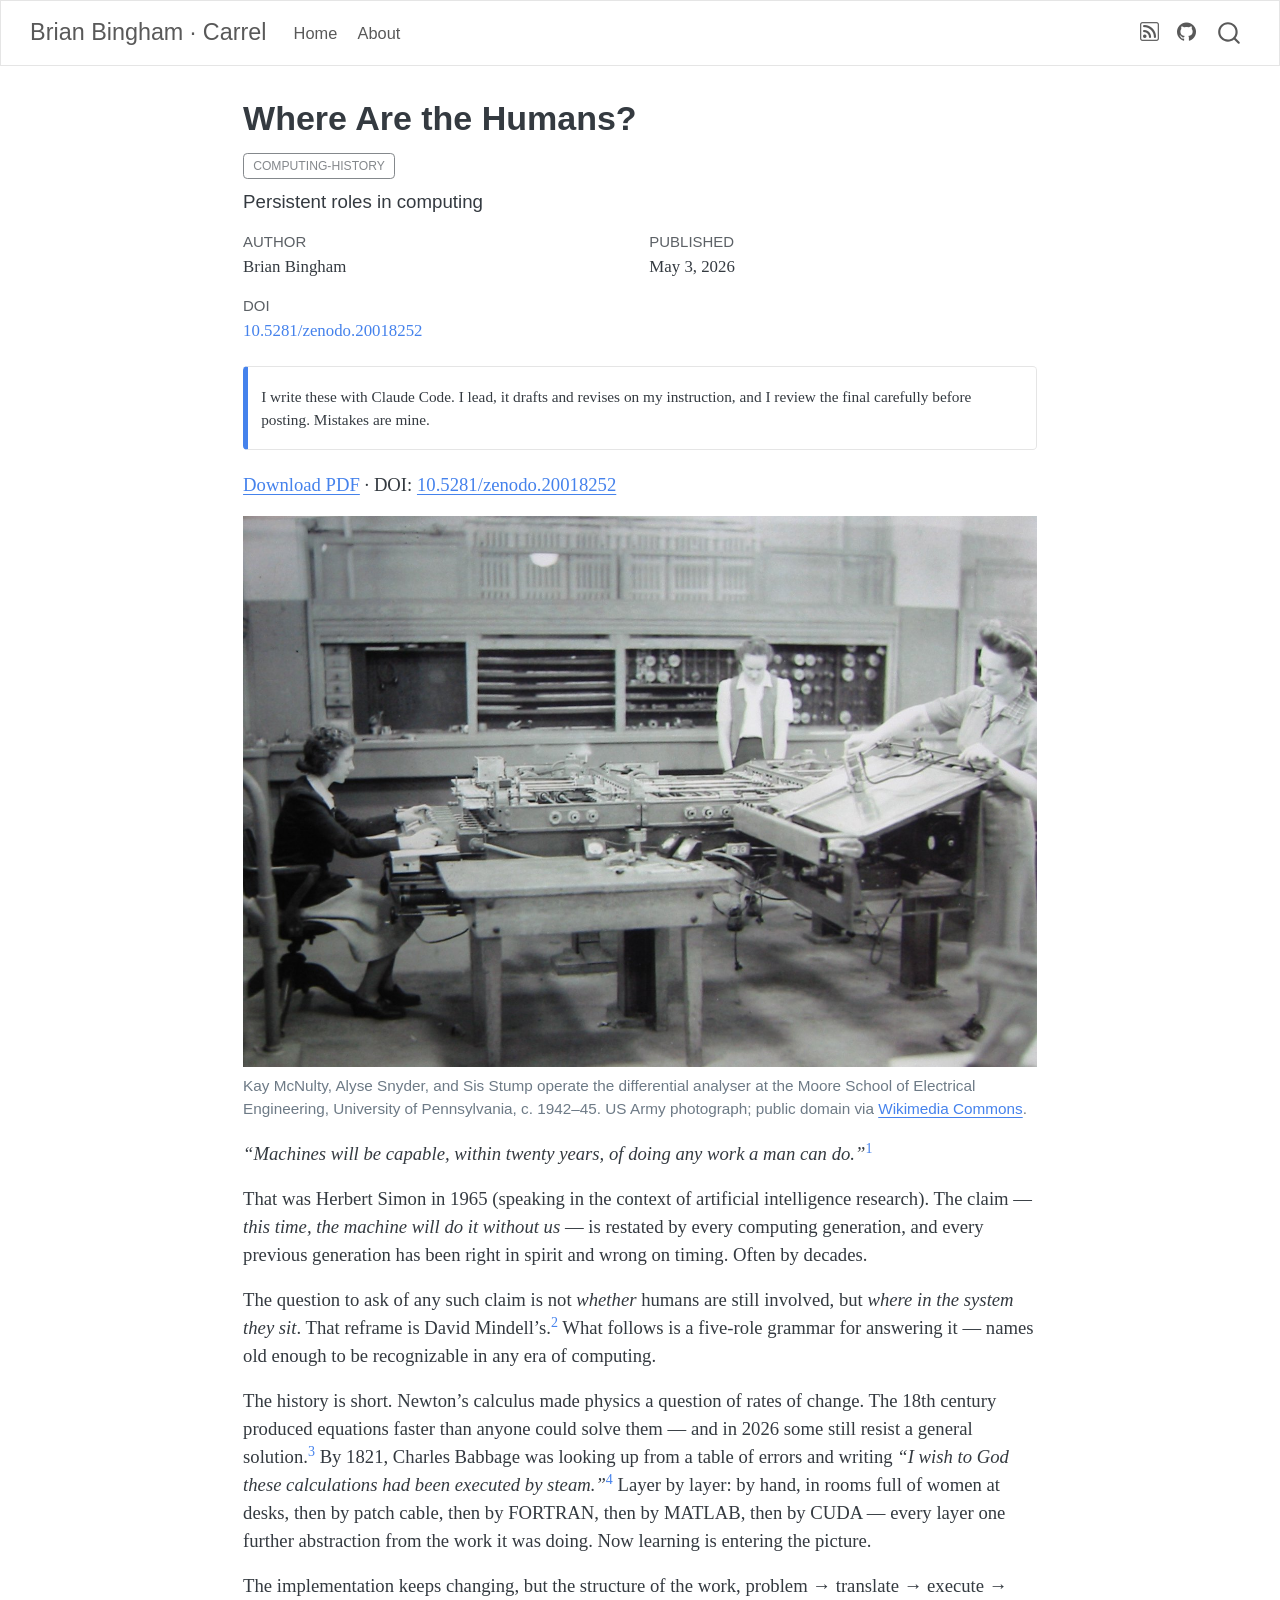
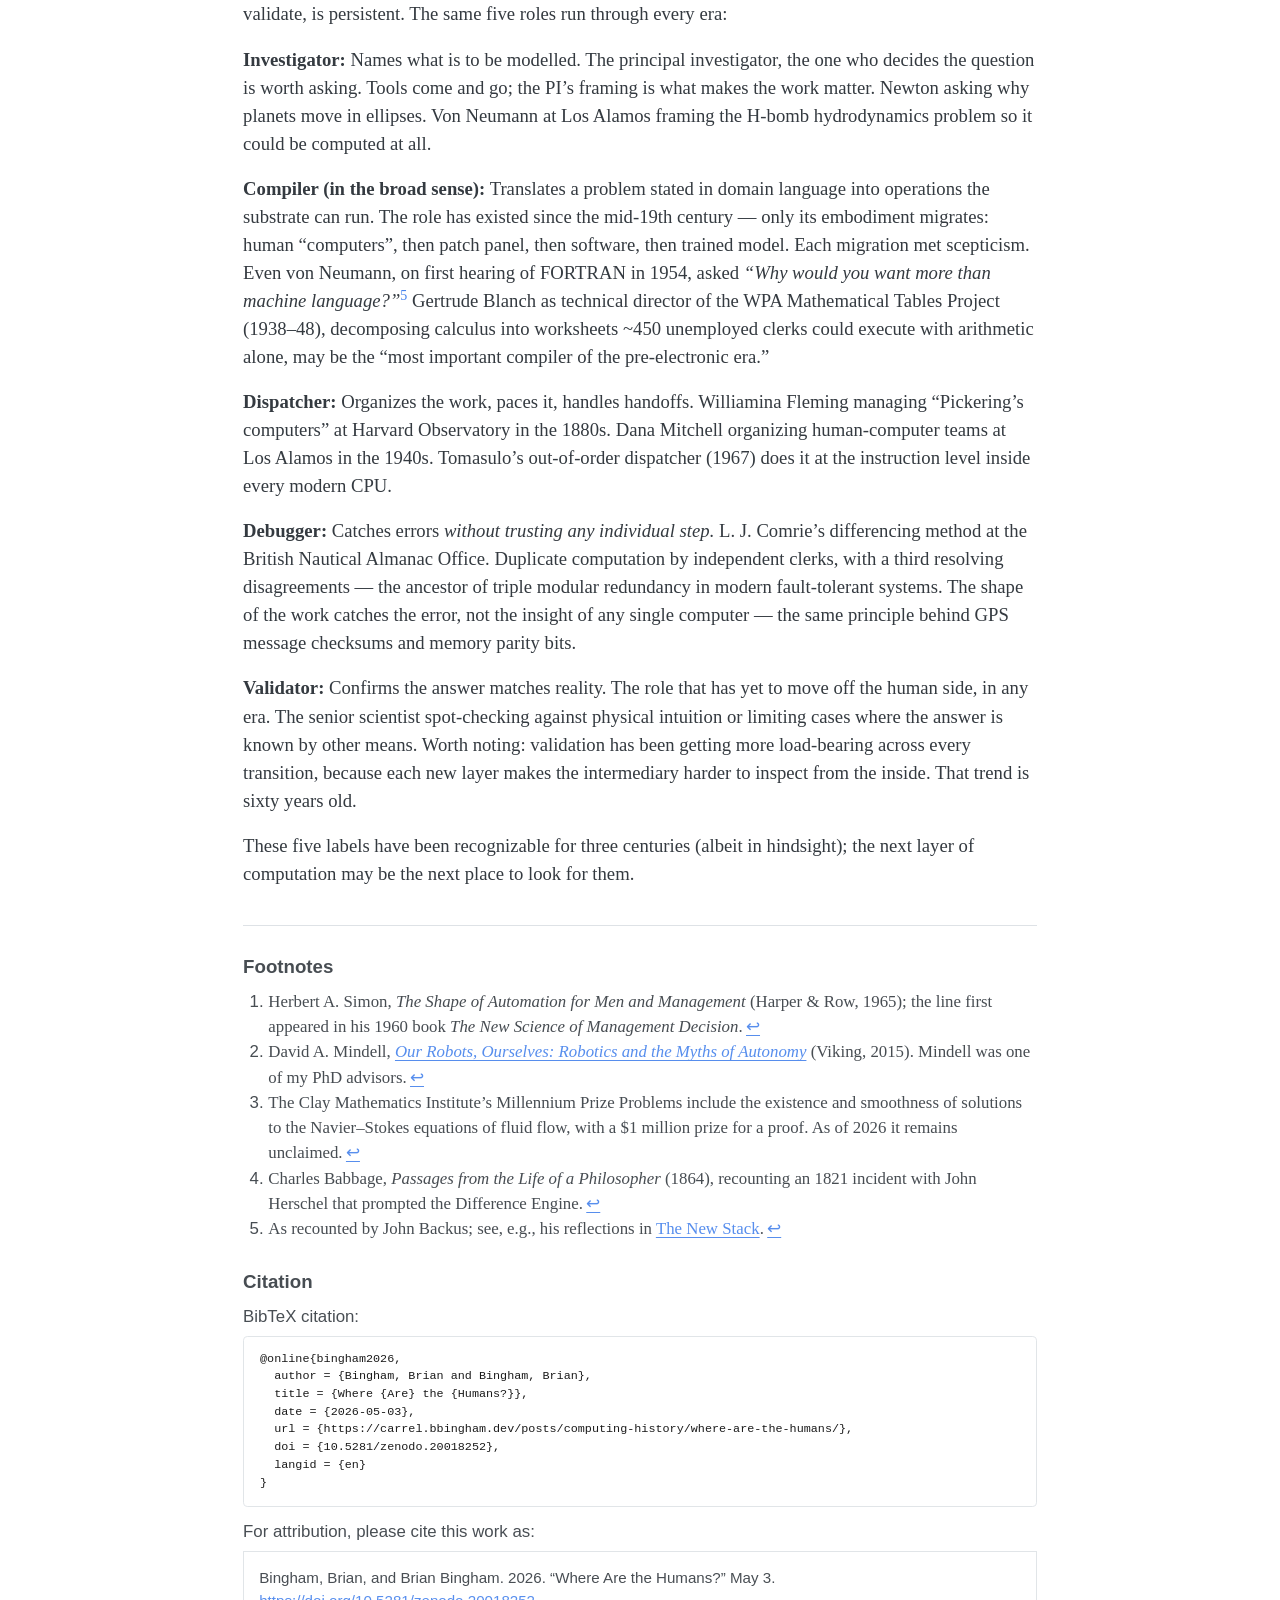
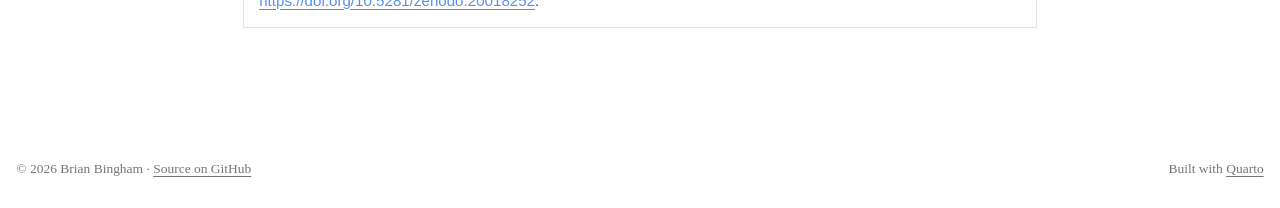
==== commit 574e3773: "Built site for gh-pages" ====
--- a/posts/computing-history/where-are-the-humans/index.html
+++ b/posts/computing-history/where-are-the-humans/index.html
@@ -165,6 +165,14 @@
   </div>
   
     
+    <div>
+    <div class="quarto-title-meta-heading">Doi</div>
+    <div class="quarto-title-meta-contents">
+      <p class="doi">
+        <a href="https://doi.org/10.5281/zenodo.20018252">10.5281/zenodo.20018252</a>
+      </p>
+    </div>
+  </div>
   </div>
   
 
@@ -182,6 +190,7 @@
 </div>
 </div>
 </div>
+<p><a href="where-are-the-humans.pdf">Download PDF</a> · DOI: <a href="https://doi.org/10.5281/zenodo.20018252">10.5281/zenodo.20018252</a></p>
 <div class="quarto-figure quarto-figure-center">
 <figure class="figure">
 <p><img src="hero.jpg" class="img-fluid figure-img"></p>
@@ -212,7 +221,18 @@
 <li id="fn4"><p>Charles Babbage, <em>Passages from the Life of a Philosopher</em> (1864), recounting an 1821 incident with John Herschel that prompted the Difference Engine.<a href="#fnref4" class="footnote-back" role="doc-backlink">↩︎</a></p></li>
 <li id="fn5"><p>As recounted by John Backus; see, e.g., his reflections in <a href="https://thenewstack.io/how-john-backus-fortran-beat-machine-codes-priesthood/">The New Stack</a>.<a href="#fnref5" class="footnote-back" role="doc-backlink">↩︎</a></p></li>
 </ol>
-</section></div></main> <!-- /main -->
+</section><section class="quarto-appendix-contents" id="quarto-citation"><h2 class="anchored quarto-appendix-heading">Citation</h2><div><div class="quarto-appendix-secondary-label">BibTeX citation:</div><pre class="sourceCode code-with-copy quarto-appendix-bibtex"><code class="sourceCode bibtex">@online{bingham2026,
+  author = {Bingham, Brian and Bingham, Brian},
+  title = {Where {Are} the {Humans?}},
+  date = {2026-05-03},
+  url = {https://carrel.bbingham.dev/posts/computing-history/where-are-the-humans/},
+  doi = {10.5281/zenodo.20018252},
+  langid = {en}
+}
+</code><button title="Copy to Clipboard" class="code-copy-button"><i class="bi"></i></button></pre><div class="quarto-appendix-secondary-label">For attribution, please cite this work as:</div><div id="ref-bingham2026" class="csl-entry quarto-appendix-citeas" role="listitem">
+Bingham, Brian, and Brian Bingham. 2026. <span>“Where Are the
+Humans?”</span> May 3. <a href="https://doi.org/10.5281/zenodo.20018252">https://doi.org/10.5281/zenodo.20018252</a>.
+</div></div></section></div></main> <!-- /main -->
 <script id="quarto-html-after-body" type="application/javascript">
   window.document.addEventListener("DOMContentLoaded", function (event) {
     const icon = "";
